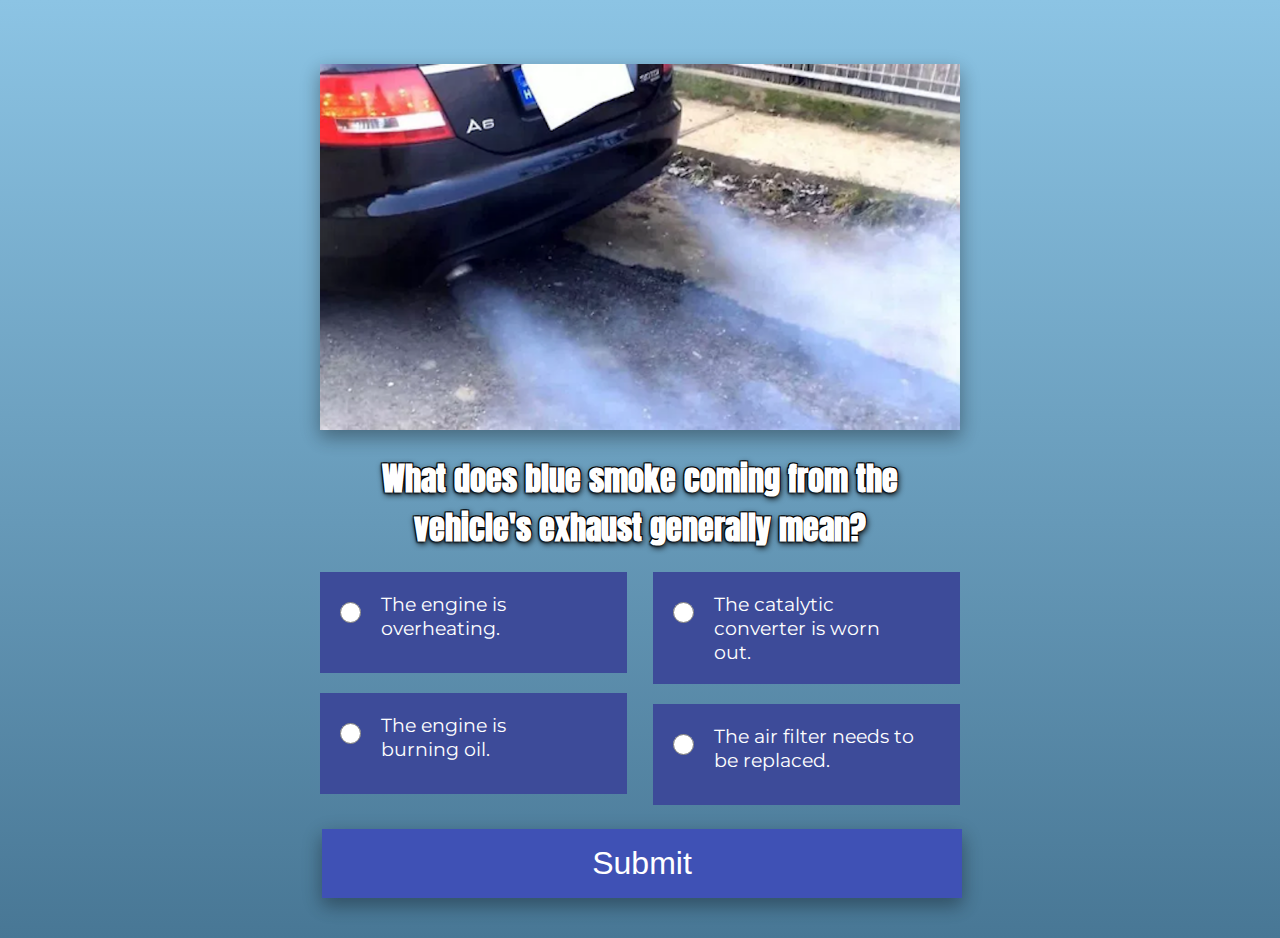
==== quiz.html @ b4186f79 "Add a timer script to the results page" ====
<!DOCTYPE html>
<html lang="en">

<head>
    <meta charset="UTF-8">
    <meta http-equiv="X-UA-Compatible" content="IE=edge">
    <meta name="viewport" content="width=device-width, initial-scale=1.0">
    <title>Quiz</title>
    <link rel="stylesheet" type="text/css" href="assets/css/style.css">
    <link rel="preconnect" href="https://fonts.googleapis.com">
    <link rel="preconnect" href="https://fonts.gstatic.com" crossorigin>
    <link href="https://fonts.googleapis.com/css2?family=Anton&family=Montserrat:wght@300&family=Titan+One&display=swap"
        rel="stylesheet">
</head>

<body>

    <div class="quiz" id="quiz">
        <!--Quiz header-->
        <div id="quiz-image"></div>

        <div class="quiz-head" id="quiz-header">
            <h2 class="quiz-title">Loading question...</h2>

            <!--Quiz results-->
            <h2 class="results-title">Title</h2>
            <h3 class="summary">Message</h2>
                <p class="result">Result</p>
        </div>
        
        <div class="buttons-box">
            <ul class="quiz-list" id="list">
                <li>
                    <label>
                        <input type="radio" class="answer" name="answer">
                        <span>Asnwer...</span>
                    </label>
                </li>
                <li>
                    <label>
                        <input type="radio" class="answer" name="answer">
                        <span>Asnwer...</span>
                    </label>
                </li>

            </ul>
        </div>
        <button class="quizsubmit submit" id="submit">Submit</button>

    </div>


    <div id="footer"></div>
    <script src="assets/js/script.js"></script>
</body>

</html>
---- assets/css/style.css ----
* { 
    margin: 0; 
    padding: 0; 
}
html {
    min-height: 100%;
}

body {
    background: linear-gradient(#8cc4e4, #487795);
}

 .inner-box {
    width: 50%;
    height: 60%;
    position: fixed;
    top: 40%;
    left: 50%;
    transform: translate(-50%, -50%);
    background-image: linear-gradient(#3F51B5, #2196F3);
    box-shadow: 0 12px 16px 0 rgba(0,0,0,0.24), 0 17px 50px 0 rgba(0,0,0,0.19);
 }   
 .main-img-box{
    float:right;
    position: absolute;
    top: 50%;
    left: 80%;
    -ms-transform: translate(-50%, -50%);
    transform: translate(-50%, -50%);
    
 }
 .land-head-text{
    width:50%;
    float:left;
    margin-left: 50px;
    margin-top: 50px;
    color: white;
    
    font-family: 'Anton', sans-serif;
 }
 .main-img {
    width: 100%;
    height: auto;
 }
 #start-quiz-btn{
    width:30%;
    position: absolute;
    left: 50px;
    bottom:50px;
    background-color: #3F51B5; 
    border: none;
    color: white;
    padding: 16px 32px;
    text-align: center;
    text-decoration: none;
    display: inline-block;
    font-size: 2em;
    margin: 4px 2px;
    transition-duration: 0.4s;
    cursor: pointer;
    box-shadow: 0 8px 16px 0 rgba(0,0,0,0.2), 0 6px 20px 0 rgba(0,0,0,0.19);
 }
 #start-quiz-btn:hover {
    background-color: #3c66b3;
    color: white;
    box-shadow: 0 12px 16px 0 rgba(0,0,0,0.24), 0 17px 50px 0 rgba(0,0,0,0.19);
  }
  .quiz {
    width: 50%;
    height: 50%;
    margin-right:auto;
    margin-left:auto;
    margin-top:5%;
 
  }
  #quiz-image{
    text-align:center;
  }
  .question-img{
    width: 100%;
    max-width: 700px;
    height: auto;
    margin-right:auto;
    margin-left:auto;
    box-shadow: 0 8px 16px 0 rgba(0,0,0,0.2), 0 6px 20px 0 rgba(0,0,0,0.19);
  }
  .question-title{
    font-size: 2em;
    font-family: 'Anton', sans-serif;
    color:white;
    margin: 20px auto;
    text-align:center;
    text-shadow: -1px 1px 2px #000,
    1px 2px 6px #000,
    1px -1px 0 #000,
    -1px -1px 0 #000;
  }
  .quiz-list li{
    margin-bottom: 20px;
    width: 48%;
    color:white;
    position: relative;
    list-style: none;
    background-color: #3d4b99;
    font-size: 1.2em;
    font-family: 'Montserrat', sans-serif;
    
  }

  .quiz-list > li:nth-child(even) {
    float: right;
  }
  .quiz-list > li:nth-child(odd) {
    float: left;
  }
  .quiz-list li label{
        float:left;
        padding: 20px;
        width:80%;
   }
  .quiz-list li input{
   margin-top:10px;
   margin-right:20px;
   margin-bottom: 30px;
   float:left;
  }

.quizsubmit {
    width:100%;
    background-color: #3F51B5; 
    border: none;
    color: white;
    padding: 16px 32px;
    text-align: center;
    text-decoration: none;
    display: inline-block;
    font-size: 2em;
    margin: 4px 2px;
    transition-duration: 0.4s;
    cursor: pointer;
    box-shadow: 0 8px 16px 0 rgba(0,0,0,0.2), 0 6px 20px 0 rgba(0,0,0,0.19);
    margin-bottom:40px;
}

input[type="radio"] {
    height: 1.3rem;
    width: 1.3rem;
    margin-right: 0.5rem;
}

h2.results-title {
 font-size: 5em;
 color:red;
 font-family: Montserrat;
 text-align: center;
}
h3.summary {
    font-size: 2em;
    color:gray;
    font-family: Montserrat;
    text-align:center;
     }


   p.result {
    font-size: 2em;
    color:red;
    text-align: center;
    font-family: Montserrat;
    text-align: center;
   }
   
   .results-image-box{
    text-align:center;
   }

   .level-select{
    position: absolute;
    top: 50%;
    left: 50px;
   }
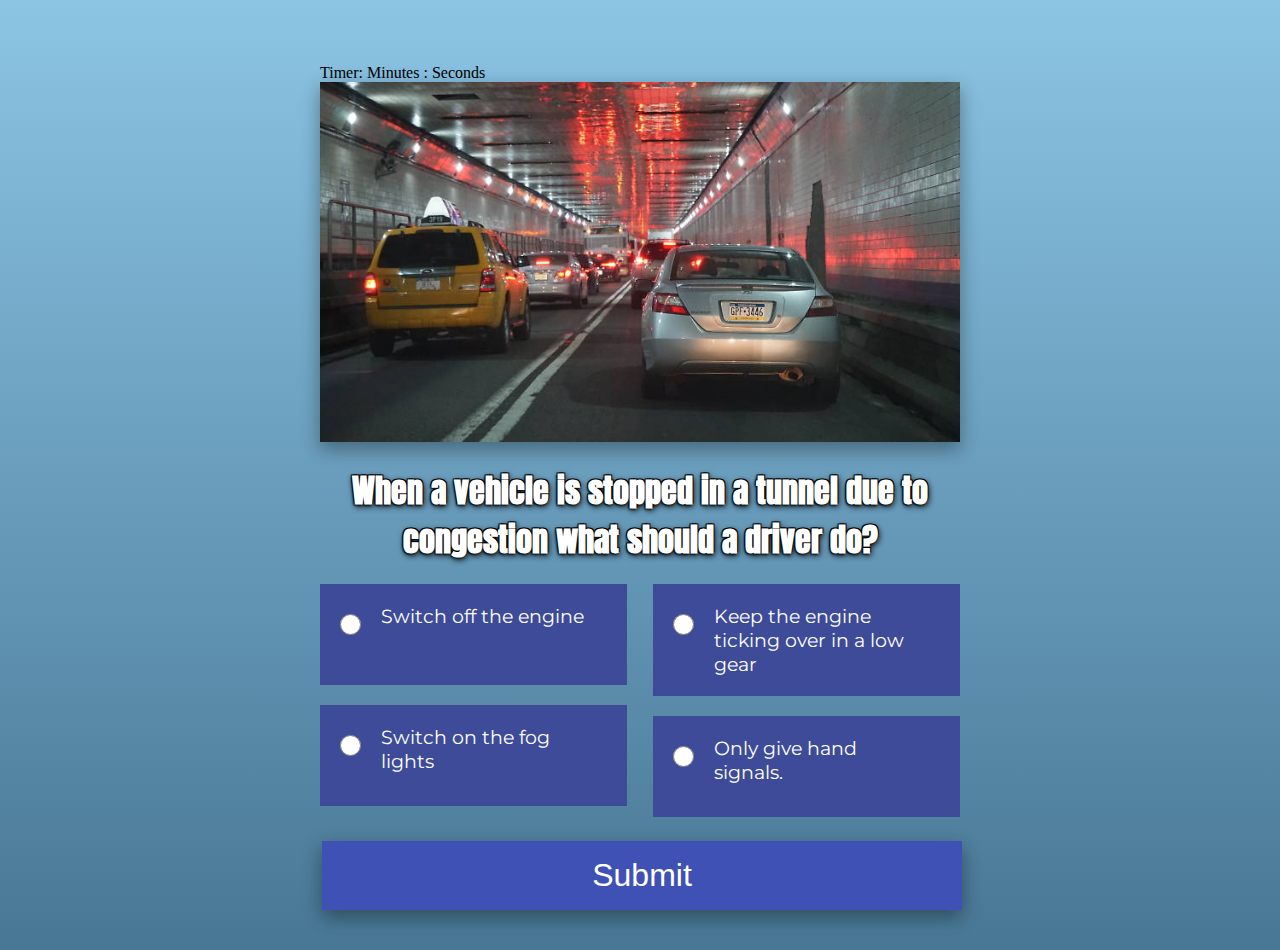
==== commit af434723: "Add a counting timer on the quiz" ====
--- a/quiz.html
+++ b/quiz.html
@@ -17,6 +17,7 @@
 
     <div class="quiz" id="quiz">
         <!--Quiz header-->
+        <div id="front-timer"> Timer: <span id="minutes"> Minutes </span>:<span id="seconds"> Seconds </span></div>
         <div id="quiz-image"></div>
 
         <div class="quiz-head" id="quiz-header">
@@ -27,7 +28,7 @@
             <h3 class="summary">Message</h2>
                 <p class="result">Result</p>
         </div>
-        
+
         <div class="buttons-box">
             <ul class="quiz-list" id="list">
                 <li>
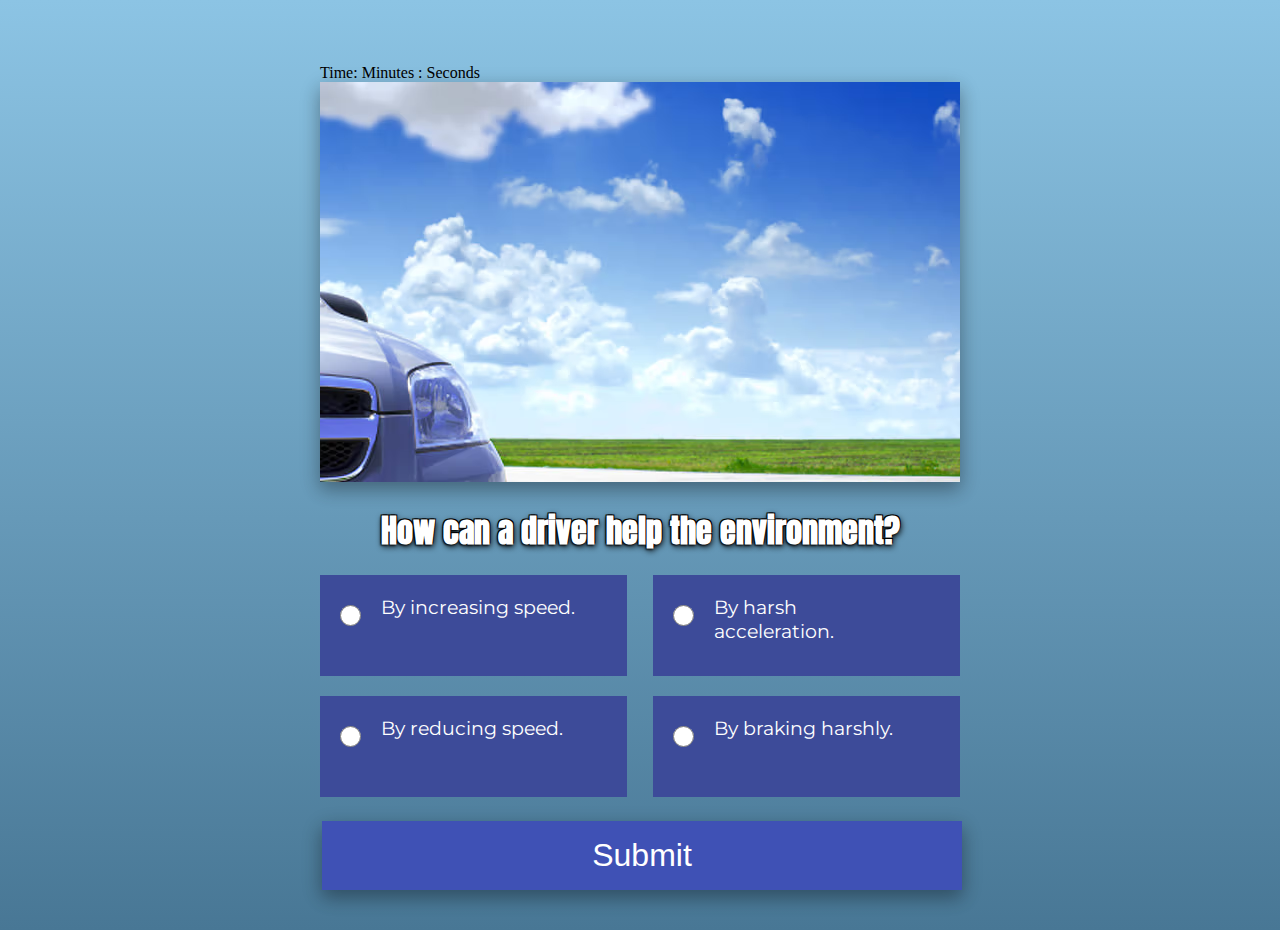
==== commit 2cbd1b18: "Updated timer function to display time in the correct format" ====
--- a/quiz.html
+++ b/quiz.html
@@ -17,7 +17,7 @@
 
     <div class="quiz" id="quiz">
         <!--Quiz header-->
-        <div id="front-timer"> Timer: <span id="minutes"> Minutes </span>:<span id="seconds"> Seconds </span></div>
+        <div id="front-timer"> Time: <span id="minutes"> Minutes </span>:<span id="seconds"> Seconds </span></div>
         <div id="quiz-image"></div>
 
         <div class="quiz-head" id="quiz-header">
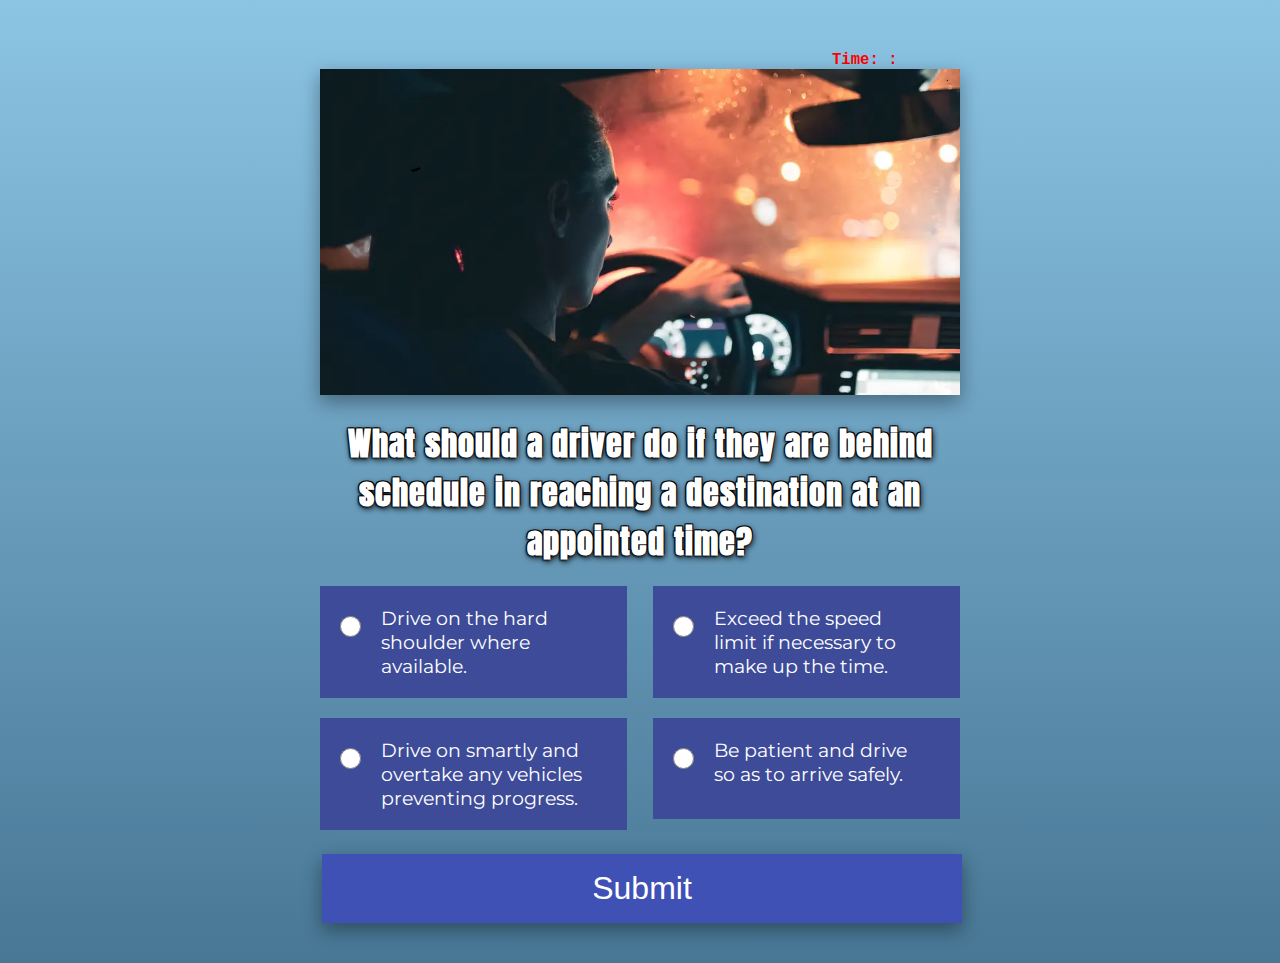
==== commit da336361: "Add media query for sreens less then 1200px and changed buttons width to 80%" ====
--- a/quiz.html
+++ b/quiz.html
@@ -17,7 +17,7 @@
 
     <div class="quiz" id="quiz">
         <!--Quiz header-->
-        <div id="front-timer"> Time: <span id="minutes"> Minutes </span>:<span id="seconds"> Seconds </span></div>
+        <div id="front-timer"> Time: <span id="minutes"></span> : <span id="seconds"></span></div>
         <div id="quiz-image"></div>
 
         <div class="quiz-head" id="quiz-header">
--- a/assets/css/style.css
+++ b/assets/css/style.css
@@ -1,3 +1,5 @@
+@import url("https://fonts.googleapis.com/css2?family=Anton&family=Montserrat:wght@300&family=Titan+One&display=swap");
+
 * { 
     margin: 0; 
     padding: 0; 
@@ -34,9 +36,13 @@
     float:left;
     margin-left: 50px;
     margin-top: 50px;
-    color: white;
-    
+    color: white;    
     font-family: 'Anton', sans-serif;
+    text-shadow: -1px 1px 2px #000,
+    1px 2px 6px #000,
+    1px -1px 0 #000,
+    -1px -1px 0 #000;
+    letter-spacing: 1px;
  }
  .main-img {
     width: 100%;
@@ -70,7 +76,7 @@
     height: 50%;
     margin-right:auto;
     margin-left:auto;
-    margin-top:5%;
+    margin-top:4%;
  
   }
   #quiz-image{
@@ -94,6 +100,7 @@
     1px 2px 6px #000,
     1px -1px 0 #000,
     -1px -1px 0 #000;
+    letter-spacing: 1px;
   }
   .quiz-list li{
     margin-bottom: 20px;
@@ -174,8 +181,29 @@
     text-align:center;
    }
 
-   .level-select{
-    position: absolute;
-    top: 50%;
-    left: 50px;
-   }+#front-timer{
+    font-size: 1.2em;
+    font-family: monospace;;
+    font-weight: bold;
+    float: right;
+    color: red;
+    width: 20%;
+}
+@media (max-width: 1200px) {
+    .quiz-list li {
+        margin-bottom: 20px;
+        width: 100%;
+        color: white;
+        position: relative;
+        list-style: none;
+        background-color: #3d4b99;
+        font-size: 1.2em;
+        font-family: 'Montserrat', sans-serif;
+    }
+}
+
+@media (max-width: 820px) {
+    .quiz {
+        width: 80%;
+    }
+}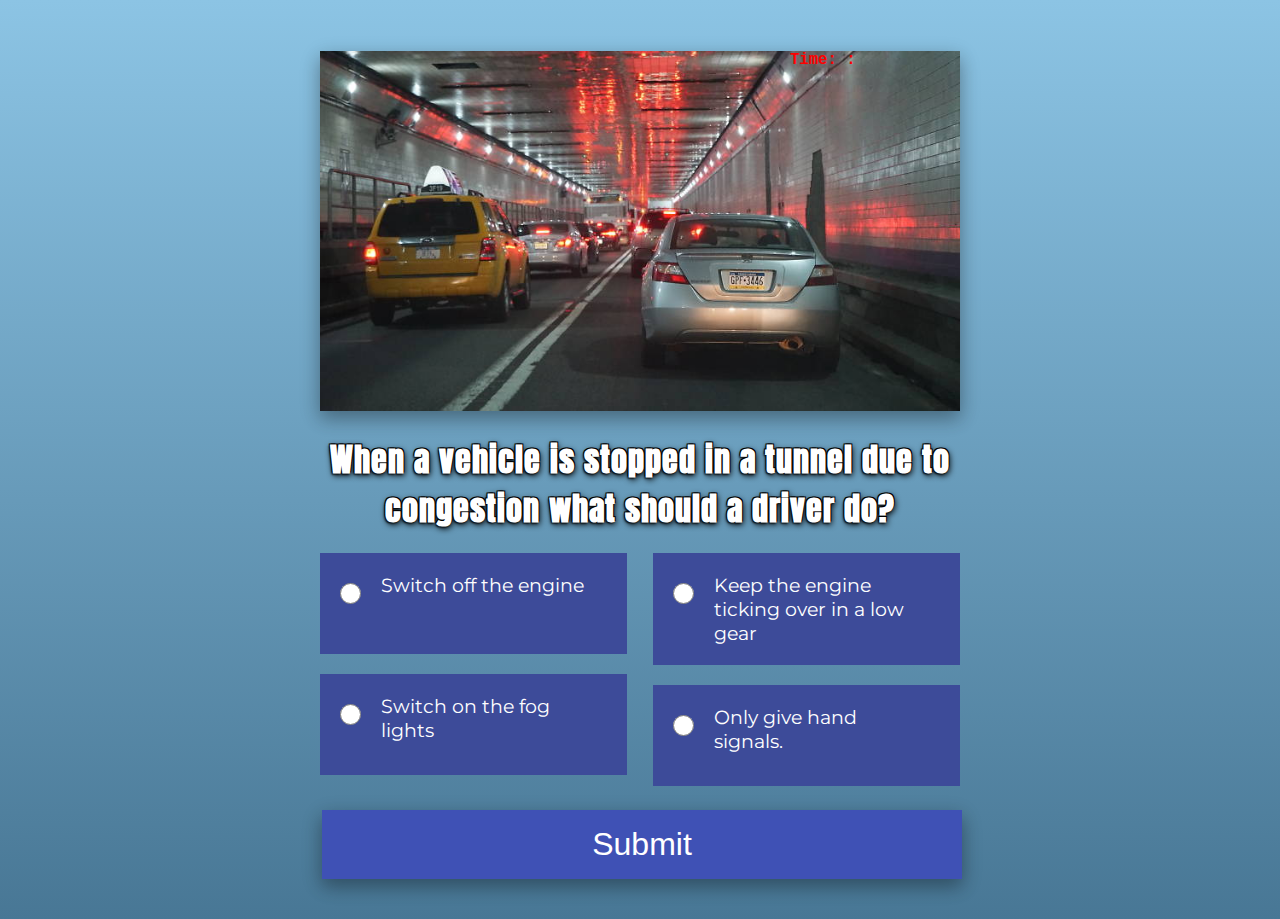
==== commit 6cc887ff: "Add area labels on the index page. Add alt text to images" ====
--- a/quiz.html
+++ b/quiz.html
@@ -15,21 +15,21 @@
 
 <body>
 
-    <div class="quiz" id="quiz">
+    <div class="quiz" id="quiz" aria-label="Main container box to hold the quiz">
         <!--Quiz header-->
-        <div id="front-timer"> Time: <span id="minutes"></span> : <span id="seconds"></span></div>
-        <div id="quiz-image"></div>
+        <div id="front-timer" aria-label="Clock running while the quiz is on"> Time: <span id="minutes"></span> : <span id="seconds"></span></div>
+        <div id="quiz-image" aria-label="Quiz question images"></div>
 
         <div class="quiz-head" id="quiz-header">
             <h2 class="quiz-title">Loading question...</h2>
 
             <!--Quiz results-->
-            <h2 class="results-title">Title</h2>
-            <h3 class="summary">Message</h2>
+            <h2 class="results-title" aria-label="Results title">Title</h2>
+            <h3 class="summary" aria-label="Results summary">Message</h2>
                 <p class="result">Result</p>
         </div>
 
-        <div class="buttons-box">
+        <div class="buttons-box" aria-label="Buttons box">
             <ul class="quiz-list" id="list">
                 <li>
                     <label>
@@ -46,7 +46,7 @@
 
             </ul>
         </div>
-        <button class="quizsubmit submit" id="submit">Submit</button>
+        <button class="quizsubmit submit" id="submit" aria-label="Quiz submit button">Submit</button>
 
     </div>
 
--- a/assets/css/style.css
+++ b/assets/css/style.css
@@ -72,6 +72,7 @@
     box-shadow: 0 12px 16px 0 rgba(0,0,0,0.24), 0 17px 50px 0 rgba(0,0,0,0.19);
   }
   .quiz {
+    position:relative;
     width: 50%;
     height: 50%;
     margin-right:auto;
@@ -96,7 +97,8 @@
     color:white;
     margin: 20px auto;
     text-align:center;
-    text-shadow: -1px 1px 2px #000,
+    text-shadow: 
+    -1px 1px 2px #000,
     1px 2px 6px #000,
     1px -1px 0 #000,
     -1px -1px 0 #000;
@@ -160,10 +162,15 @@
  color:red;
  font-family: Montserrat;
  text-align: center;
+ text-shadow: 
+    -1px 1px 2px #000,
+    1px 2px 6px #000,
+    1px -1px 0 #000,
+    -1px -1px 0 #000;
 }
 h3.summary {
     font-size: 2em;
-    color:gray;
+    color:#ffffff;
     font-family: Montserrat;
     text-align:center;
      }
@@ -171,7 +178,7 @@
 
    p.result {
     font-size: 2em;
-    color:red;
+    color:#ffffff;
     text-align: center;
     font-family: Montserrat;
     text-align: center;
@@ -183,11 +190,13 @@
 
 #front-timer{
     font-size: 1.2em;
-    font-family: monospace;;
+    font-family: monospace;
     font-weight: bold;
     float: right;
     color: red;
-    width: 20%;
+    width: 25%;
+    position: absolute;
+    right: 10px;
 }
 @media (max-width: 1200px) {
     .quiz-list li {
@@ -201,7 +210,12 @@
         font-family: 'Montserrat', sans-serif;
     }
 }
-
+.timer{
+    font-family: 'Montserrat';
+    color: white;
+    text-align: center;
+    padding: 10px;
+}
 @media (max-width: 820px) {
     .quiz {
         width: 80%;
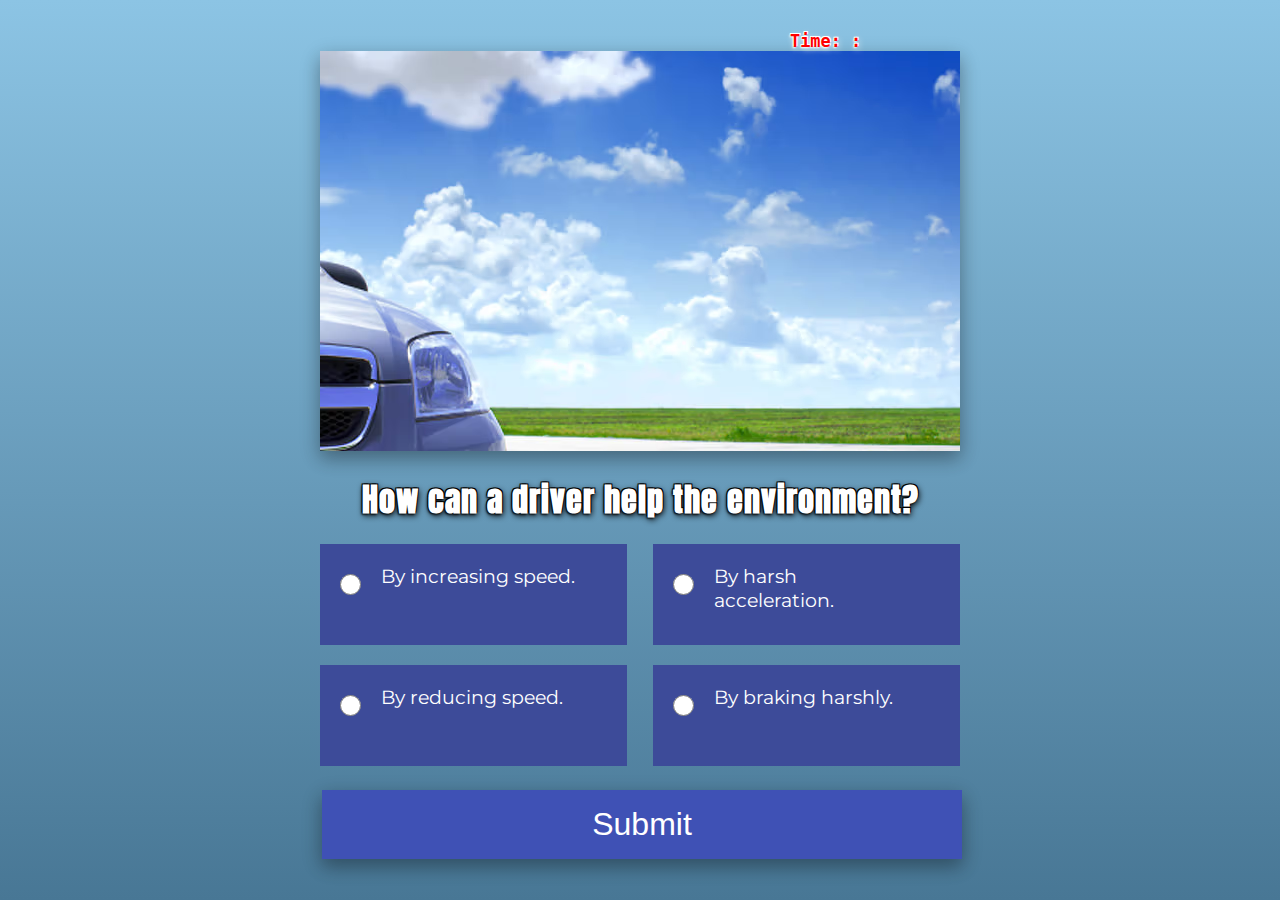
==== commit cd531015: "Add media query for mobile screens" ====
--- a/quiz.html
+++ b/quiz.html
@@ -15,21 +15,22 @@
 
 <body>
 
-    <div class="quiz" id="quiz" aria-label="Main container box to hold the quiz">
+    <div class="quiz" id="quiz">
         <!--Quiz header-->
-        <div id="front-timer" aria-label="Clock running while the quiz is on"> Time: <span id="minutes"></span> : <span id="seconds"></span></div>
-        <div id="quiz-image" aria-label="Quiz question images"></div>
+        <div id="front-timer"> Time: <span id="minutes"></span> : <span
+                id="seconds"></span></div>
+        <div id="quiz-image"></div>
 
         <div class="quiz-head" id="quiz-header">
             <h2 class="quiz-title">Loading question...</h2>
 
             <!--Quiz results-->
-            <h2 class="results-title" aria-label="Results title">Title</h2>
-            <h3 class="summary" aria-label="Results summary">Message</h2>
+            <h2 class="results-title">Title</h2>
+            <h3 class="summary">Message</h3>
                 <p class="result">Result</p>
         </div>
 
-        <div class="buttons-box" aria-label="Buttons box">
+        <div class="buttons-box">
             <ul class="quiz-list" id="list">
                 <li>
                     <label>
@@ -50,7 +51,6 @@
 
     </div>
 
-
     <div id="footer"></div>
     <script src="assets/js/script.js"></script>
 </body>
--- a/assets/css/style.css
+++ b/assets/css/style.css
@@ -189,7 +189,7 @@
    }
 
 #front-timer{
-    font-size: 1.2em;
+    font-size: 1.3em;
     font-family: monospace;
     font-weight: bold;
     float: right;
@@ -197,6 +197,21 @@
     width: 25%;
     position: absolute;
     right: 10px;
+    top:-20px;
+    text-shadow: 
+    -1px 1px 2px #ffffff,
+    1px 2px 6px #ffffff,
+    1px -1px 0 #ffffff,
+    -1px -1px 0 #ffffff;
+}
+@media (max-width: 520px) {
+    #front-timer {
+        width: 50%;
+    }
+    .quiz-list li {
+         width: 100%;
+                
+    }
 }
 @media (max-width: 1200px) {
     .quiz-list li {
@@ -209,6 +224,9 @@
         font-size: 1.2em;
         font-family: 'Montserrat', sans-serif;
     }
+    .quiz {
+        width: 80%;
+    }
 }
 .timer{
     font-family: 'Montserrat';
@@ -220,4 +238,4 @@
     .quiz {
         width: 80%;
     }
-}+}
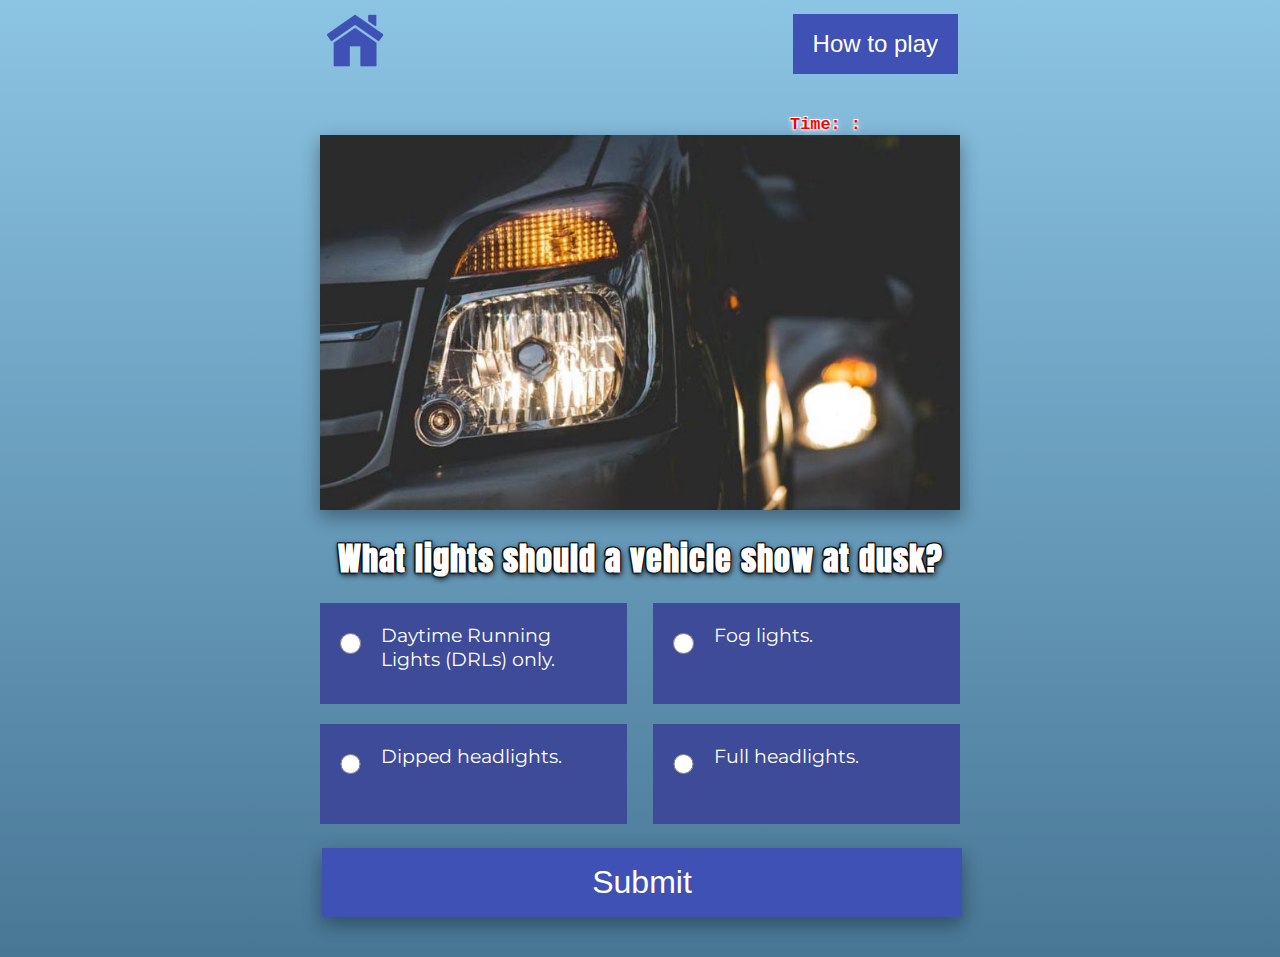
==== commit 3eddd9ef: "Added header to the Quiz page and updated style for the logo and the rules  button" ====
--- a/quiz.html
+++ b/quiz.html
@@ -14,6 +14,12 @@
 </head>
 
 <body>
+    <header>
+        <div>
+            <a href="index.html"><img class="logo" src="assets/images/logo.png"></a>
+            <button id="myButton"> How to play</button>
+        </div>
+    </header>
 
     <div class="quiz" id="quiz">
         <!--Quiz header-->
--- a/assets/css/style.css
+++ b/assets/css/style.css
@@ -21,12 +21,16 @@
     transform: translate(-50%, -50%);
     background-image: linear-gradient(#3F51B5, #2196F3);
     box-shadow: 0 12px 16px 0 rgba(0,0,0,0.24), 0 17px 50px 0 rgba(0,0,0,0.19);
+    /* display: grid;
+    grid-template-columns: 50%,50%;
+    grid-template-rows: 20%, 60%, 20%; */
+ 
  }   
  .main-img-box{
     float:right;
     position: absolute;
     top: 50%;
-    left: 80%;
+    left: 70%;
     -ms-transform: translate(-50%, -50%);
     transform: translate(-50%, -50%);
     
@@ -45,7 +49,7 @@
     letter-spacing: 1px;
  }
  .main-img {
-    width: 100%;
+    width: 140%;
     height: auto;
  }
  #start-quiz-btn{
@@ -204,14 +208,35 @@
     1px -1px 0 #ffffff,
     -1px -1px 0 #ffffff;
 }
-@media (max-width: 520px) {
-    #front-timer {
-        width: 50%;
-    }
-    .quiz-list li {
-         width: 100%;
-                
-    }
+.timer{
+    font-family: 'Montserrat';
+    color: white;
+    text-align: center;
+    padding: 10px;
+}
+
+
+@media (max-width: 820px) {
+    .quiz {
+        width: 80%;
+    }
+    .land-head-text {
+        font-size: 1.4em;
+        width: 80%;
+        margin-left: 40px;
+    }
+    #start-quiz-btn {
+        width: 80%;
+        position: absolute;
+        left: 30px;        
+    }
+    .main-img-box {
+        float: right;
+        position: absolute;
+        top: 50%;
+        left: 50%;
+    }
+    
 }
 @media (max-width: 1200px) {
     .quiz-list li {
@@ -227,15 +252,64 @@
     .quiz {
         width: 80%;
     }
-}
-.timer{
-    font-family: 'Montserrat';
-    color: white;
-    text-align: center;
-    padding: 10px;
-}
-@media (max-width: 820px) {
-    .quiz {
-        width: 80%;
-    }
-}
+    #start-quiz-btn {
+        width: 80%;
+        position: absolute;
+        left: 30px;        
+    }
+}
+@media (max-width: 520px) {
+    .inner-box {
+        width: 80%;
+        height: 80%;
+        top: 50%;
+       
+    }
+
+    #front-timer {
+        width: 50%;
+    }
+    .quiz-list li {
+         width: 100%;
+                
+    }
+    .land-head-text {
+        font-size: 1.4em;
+        width: 80%;
+        margin-left: 40px;
+    }
+    #start-quiz-btn {
+        width: 80%;
+        position: absolute;
+        left: 20px; 
+        font-size: 1.2em;       
+    }
+    .main-img-box {
+        position: absolute;
+        top: 50%;
+        left: 50%;
+    }
+    .main-img {
+        width: 130%;
+        height: auto;
+    }
+}
+
+header{
+    width: 50%;
+    margin: 10px auto 0 auto;
+}
+#myButton{
+    float: right;
+    background-color: #3F51B5;
+    border: none;
+    color: white;
+    padding: 16px 20px;
+    text-align: center;
+    text-decoration: none;
+    display: inline-block;
+    font-size: 1.5em;
+    margin: 4px 2px;
+    transition-duration: 0.4s;
+    cursor: pointer;
+}
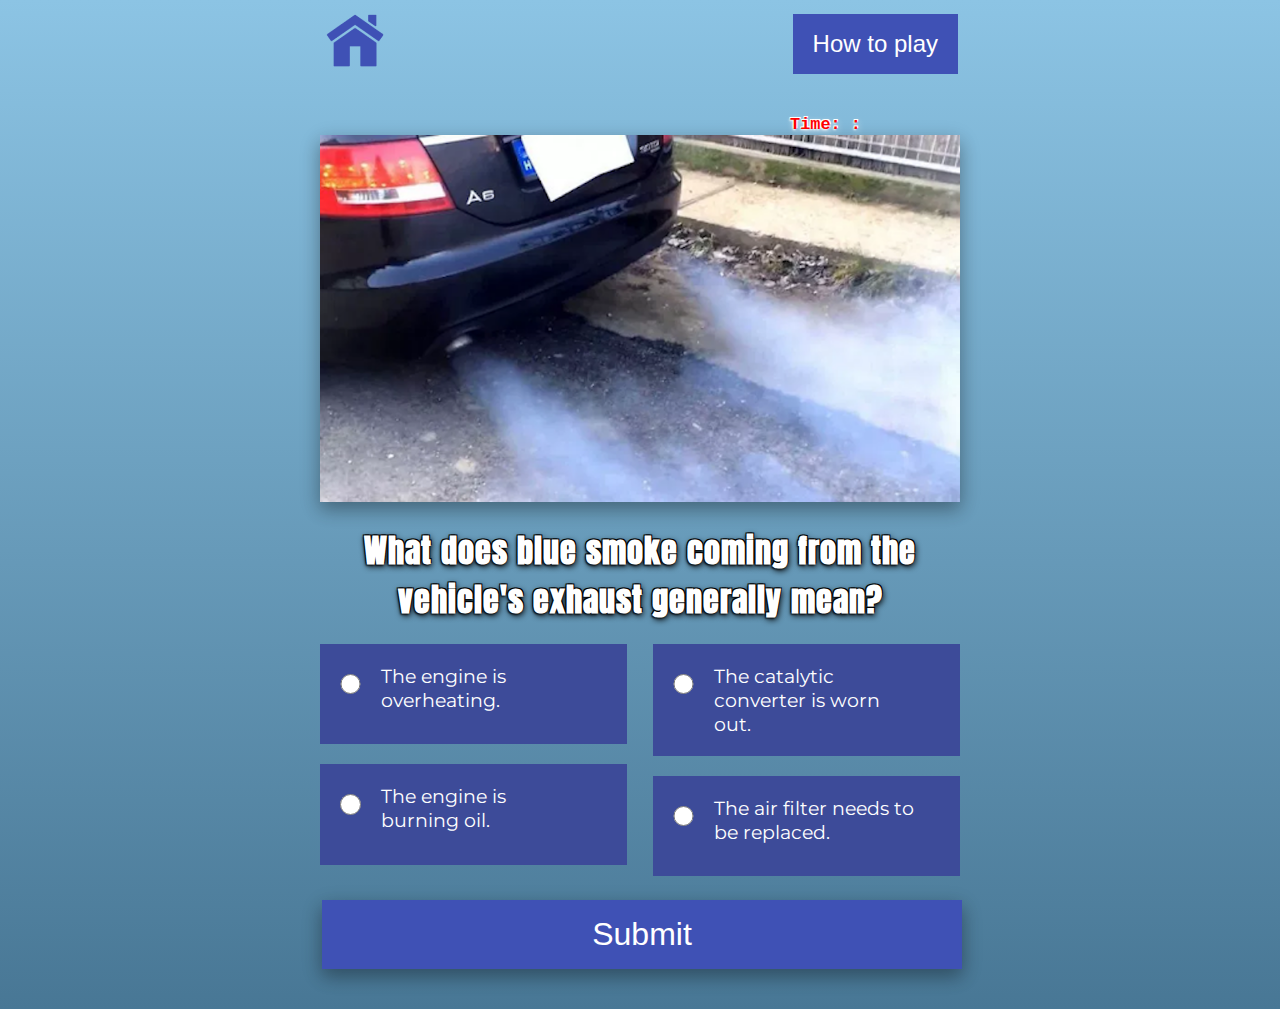
==== commit cbd20b9c: "Add popup box html on the quiz page" ====
--- a/quiz.html
+++ b/quiz.html
@@ -17,10 +17,20 @@
     <header>
         <div>
             <a href="index.html"><img class="logo" src="assets/images/logo.png"></a>
-            <button id="myButton"> How to play</button>
+            <button id="rulesButton"> How to play</button>
         </div>
     </header>
 
+    <!-- A pop-up box with rules.  -->
+    <div id="rulesBox" class="rules">
+        <div class="rules-content">
+            <h1>How to play the quiz.</h1>
+            <p>1. Click on the Start the quiz button</p>
+            <p>2. Select the correct answer from the list of questions</p>
+            <p>3. Click Submit button</p>
+            <button id="closePopup">Close</button>
+        </div>
+    </div>
     <div class="quiz" id="quiz">
         <!--Quiz header-->
         <div id="front-timer"> Time: <span id="minutes"></span> : <span
--- a/assets/css/style.css
+++ b/assets/css/style.css
@@ -299,7 +299,7 @@
     width: 50%;
     margin: 10px auto 0 auto;
 }
-#myButton{
+#rulesButton{
     float: right;
     background-color: #3F51B5;
     border: none;
@@ -307,9 +307,35 @@
     padding: 16px 20px;
     text-align: center;
     text-decoration: none;
-    display: inline-block;
+    /* display: inline-block; */
     font-size: 1.5em;
     margin: 4px 2px;
     transition-duration: 0.4s;
     cursor: pointer;
 }
+.rules {
+    position: fixed;
+    z-index: 1;
+    left: 0;
+    top: 0;
+    width: 100%;
+    height: 100%;
+    overflow: auto;
+    background-color: rgba(0, 0, 0, 0.4);
+    display: none;
+}
+.rules-content {
+    background-color: white;
+    margin: 10% auto;
+    padding: 20px;
+    border: 1px solid #888888;
+    width: 30%;
+    font-weight: bolder;
+}
+.rules-content button {
+    display: block;
+    margin: 0 auto;
+}
+.show {
+    display: block;
+}